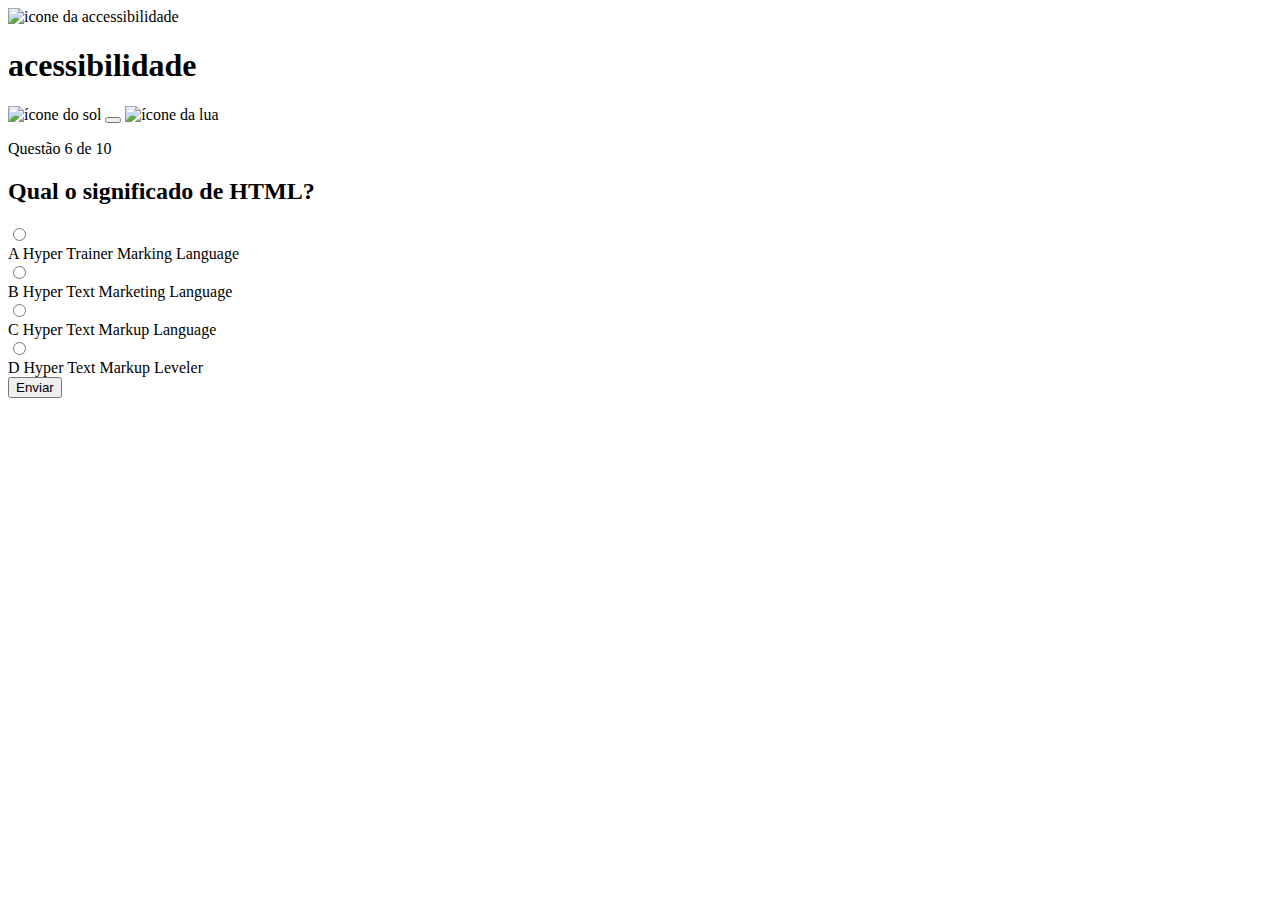
==== pages/quiz/quiz.html @ f1818f4e "parte final das alternativas finalizadas e página finalizada" ====
<!DOCTYPE html>
<html lang="en">
<head>
    <meta charset="UTF-8">
    <meta name="viewport" content="width=device-width, initial-scale=1.0">
    <title>Quiz App</title>
</head>
<body>
    <header>
        <div class="assunto">
            <div class="assubto_icone">
                <img src="../../assets/images/icon-accessibility.svg" alt="icone da accessibilidade">
            </div>

            <h1>acessibilidade</h1>
        </div>

        <div class="tema">
            <img src="../../assets/images/icon-sun-dark.svg" alt="ícone do sol">
            <button>
                <div></div>
            </button>
            <img src="../../assets/images/icon-moon-dark.svg" alt="ícone da lua">
        </div>
    </header>

    <main>
        <section class="pergunta">
            <p>Questão 6 de 10</p>

            <h2>Qual o significado de HTML?</h2>

            <div class="barra_progresso">

            </div>
        </section>

        <section class="alternativa">
            <form action="">
                <label for="alternativa_a">
                    <input type="radio" id="alternativa_a">


                    <div>
                        <span>A</span>
                        Hyper Trainer Marking Language
                    </div>
                </label>

                <label for="alternativa_b">
                    <input type="radio" id="alternativa_b">


                    <div>
                        <span>B</span>
                        Hyper Text Marketing Language
                    </div>
                </label>

                <label for="alternativa_c">
                    <input type="radio" id="alternativa_c">


                    <div>
                        <span>C</span>
                        Hyper Text Markup Language
                    </div>
                </label>

                <label for="alternativa_d">
                    <input type="radio" id="alternativa_d">


                    <div>
                        <span>D</span>
                        Hyper Text Markup Leveler
                    </div>
                </label>
            </form>

            <button>Enviar</button>
        </section>
    </main>
</body>
</html>
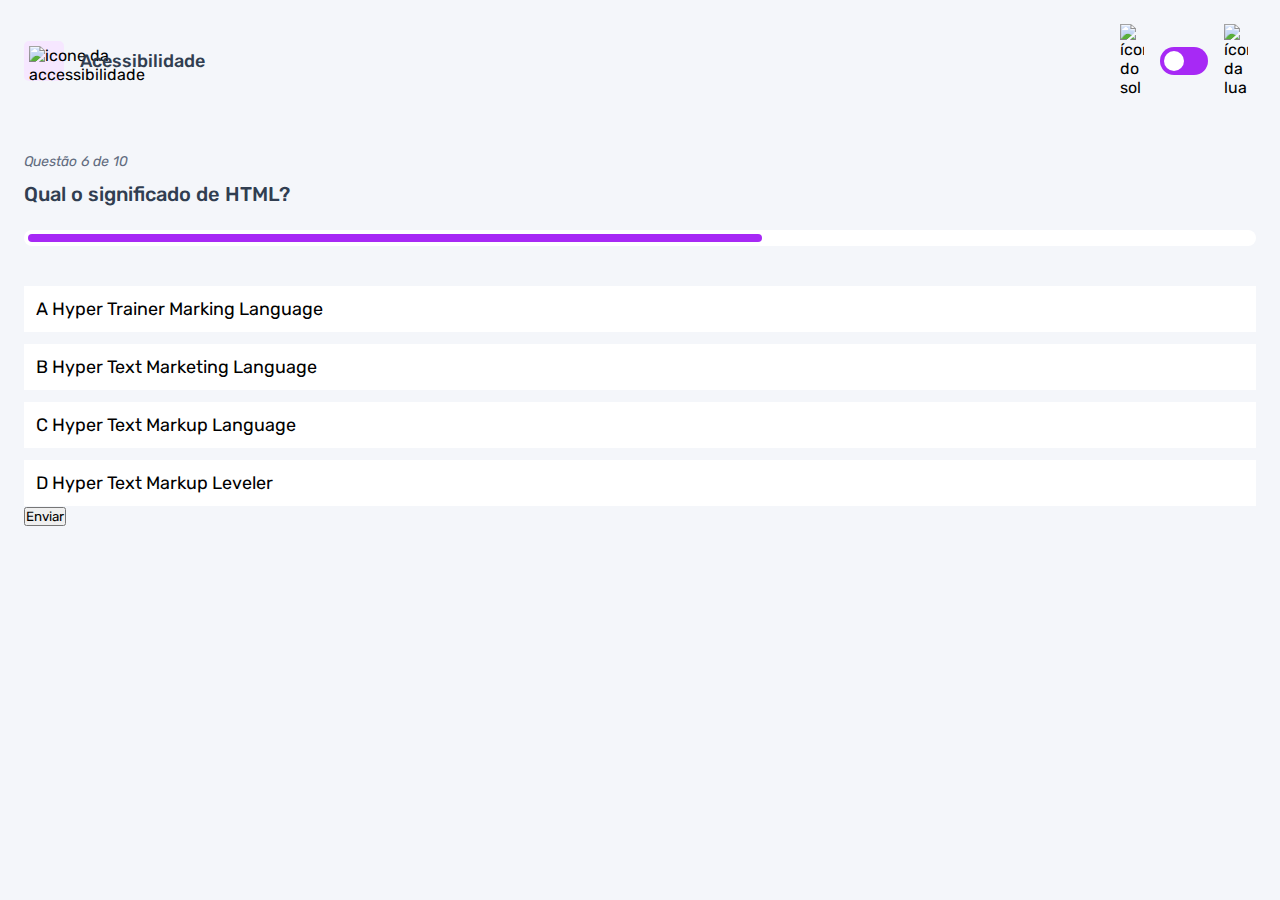
==== commit 1ecbcfe9: "estilização da página do quiz na metade" ====
--- a/pages/quiz/quiz.html
+++ b/pages/quiz/quiz.html
@@ -3,16 +3,20 @@
 <head>
     <meta charset="UTF-8">
     <meta name="viewport" content="width=device-width, initial-scale=1.0">
+    <link rel="preconnect" href="https://fonts.googleapis.com">
+    <link rel="preconnect" href="https://fonts.gstatic.com" crossorigin>
+    <link href="https://fonts.googleapis.com/css2?family=Rubik:ital,wght@0,300..900;1,300..900&display=swap" rel="stylesheet">
+    <link rel="stylesheet" href="quiz.css">
     <title>Quiz App</title>
 </head>
 <body>
     <header>
         <div class="assunto">
-            <div class="assubto_icone">
+            <div class="assunto_icone">
                 <img src="../../assets/images/icon-accessibility.svg" alt="icone da accessibilidade">
             </div>
 
-            <h1>acessibilidade</h1>
+            <h1>Acessibilidade</h1>
         </div>
 
         <div class="tema">
@@ -31,11 +35,11 @@
             <h2>Qual o significado de HTML?</h2>
 
             <div class="barra_progresso">
-
+                <div></div>
             </div>
         </section>
 
-        <section class="alternativa">
+        <section class="alternativas">
             <form action="">
                 <label for="alternativa_a">
                     <input type="radio" id="alternativa_a">
--- a/pages/quiz/quiz.css
+++ b/pages/quiz/quiz.css
@@ -0,0 +1,171 @@
+*{
+    margin: 0;
+    padding: 0;
+    box-sizing: border-box;
+    font-family: "Rubik", sans-serif;
+    -webkit-font-smoothing: antialiased;
+}
+
+:root{
+    --bg-color: #f4f6fa;
+    --purple: #a729f5;
+    --primary-text-color: #313e51;
+    --secondary-text-color: #626c7f;
+    --button-bg: #fff;
+    --shadow: 0px 16px 40px 0px rgba(145, 160, 193, 0.14);
+    --bg-html: #fff1e9;
+    --bg-css: #e0fdef;
+    --bg-javascript: #ebf0ff;
+    --bg-acrssibilidade: #f6e7ff;
+    --white: #fff;
+    --bg-mobile: url(../../assets/images/pattern-background-mobile-light.svg);
+    --bg-desktop: url(../../assets/images/pattern-background-desktop-light.svg);
+}
+
+body.escuro{
+    --bg-color: #313e51;
+    --bg-mobile: url(../../assets/images/pattern-background-mobile-dark.svg);
+    --bg-desktop: url(../../assets/images/pattern-background-desktop-dark.svg);
+    --primary-text-color: #fff;
+    --secondary-text-color: #abc1e1;
+    --button-bg: #3d4d66;
+    --shadow: 0px 16px 40px 0px rgba(49, 62, 81, 0.14);
+}
+
+body{
+    height: 100svh;
+    background: var(--bg-mobile)var(--bg-color);
+    background-repeat: no-repeat;
+    background-size: cover;
+}
+
+header{
+    display: flex;
+    justify-content: space-between;
+    padding: 16px 24px;
+}
+
+.assunto{
+    display: flex;
+    align-items: center;
+    gap: 16px;
+}
+
+.assunto_icone{
+    background: var(--bg-acrssibilidade);
+    width: 40px;
+    height: 40px;
+    padding: 5px;
+    border-radius: 5px;
+}
+
+.assunto_icone img{
+    width: 100%;
+}
+
+.assunto h1{
+    font-size: 18px;
+    font-weight: 500;
+    color: var(--primary-text-color);
+}
+
+.tema{
+    padding: 8px;
+    display: flex;
+    align-items: center;
+    gap: 8px;
+}
+
+.tema img{
+    width: 16px;
+}
+
+.tema button{
+    height: 20px;
+    width: 32px;
+    background: var(--purple);
+    border: 0;
+    border-radius: 999px;
+    padding: 4px;
+}
+
+.tema button div{
+    background: var(--white);
+    width: 12px;
+    height: 12px;
+    border-radius: 999px;
+}
+
+main {
+    padding: 32px 24px;
+}
+
+.pergunta{
+    margin-bottom: 40px;
+}
+
+.pergunta p{
+    font-style: italic;
+    font-size: 14px;
+    color: var(--secondary-text-color);
+    margin-bottom: 12px;
+}
+
+.pergunta h2{
+    font-size: 20px;
+    font-weight: 500;
+    color: var(--primary-text-color);
+    line-height: 24px;
+    margin-bottom: 24px;
+}
+
+.barra_progresso{
+    background: var(--button-bg);
+    height: 16px;
+    padding: 4px;
+    border-radius: 999px;
+}
+
+.barra_progresso div{
+    height: 100%;
+    width: 60%;
+    background: var(--purple);
+    border-radius: 999px;
+}
+
+.alternativas form{
+    display: flex;
+    flex-direction: column;
+    gap: 12px;
+}
+
+.alternativas label{
+    display: block;
+    background: var(--button-bg);
+    padding: 12px;
+    font-size: 18px;
+}
+
+.alternativas input{
+    display: none;
+}
+
+@media(min-width: 1100px) {
+    .tema{
+        gap: 16px;
+    }
+
+    .tema img{
+        width: 24px;
+    }
+
+    .tema button{
+        width: 48px;
+        height: 28px;
+    }
+
+    .tema button div{
+        width: 20px;
+        height: 20px;
+    }
+}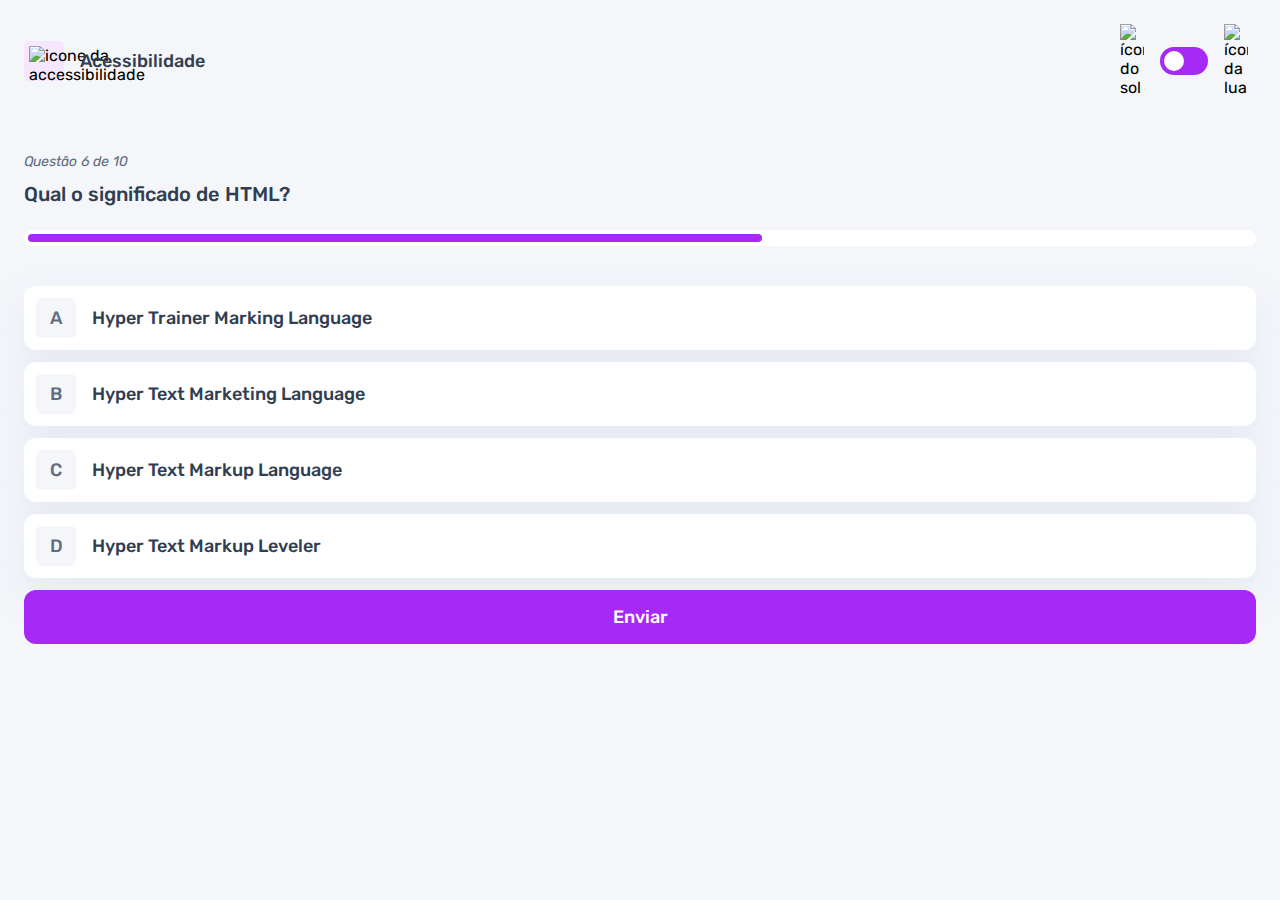
==== commit fd7cca3e: "adicionado o efeito de seleção nas alternativas" ====
--- a/pages/quiz/quiz.html
+++ b/pages/quiz/quiz.html
@@ -42,7 +42,7 @@
         <section class="alternativas">
             <form action="">
                 <label for="alternativa_a">
-                    <input type="radio" id="alternativa_a">
+                    <input type="radio" id="alternativa_a" name="alternativa">
 
 
                     <div>
@@ -52,7 +52,7 @@
                 </label>
 
                 <label for="alternativa_b">
-                    <input type="radio" id="alternativa_b">
+                    <input type="radio" id="alternativa_b" name="alternativa">
 
 
                     <div>
@@ -62,7 +62,7 @@
                 </label>
 
                 <label for="alternativa_c">
-                    <input type="radio" id="alternativa_c">
+                    <input type="radio" id="alternativa_c" name="alternativa">
 
 
                     <div>
@@ -72,7 +72,7 @@
                 </label>
 
                 <label for="alternativa_d">
-                    <input type="radio" id="alternativa_d">
+                    <input type="radio" id="alternativa_d" name="alternativa">
 
 
                     <div>
--- a/pages/quiz/quiz.css
+++ b/pages/quiz/quiz.css
@@ -18,6 +18,8 @@
     --bg-javascript: #ebf0ff;
     --bg-acrssibilidade: #f6e7ff;
     --white: #fff;
+    --green: #26d782;
+    --red: #ee5454;
     --bg-mobile: url(../../assets/images/pattern-background-mobile-light.svg);
     --bg-desktop: url(../../assets/images/pattern-background-desktop-light.svg);
 }
@@ -137,6 +139,7 @@
     display: flex;
     flex-direction: column;
     gap: 12px;
+    margin-bottom: 12px;
 }
 
 .alternativas label{
@@ -144,10 +147,55 @@
     background: var(--button-bg);
     padding: 12px;
     font-size: 18px;
+    font-weight: 500;
+    border-radius: 12px;
+    box-shadow: var(--shadow);
+    color: var(--primary-text-color);
+}
+
+.alternativas label:has(input:checked) {
+    outline: 3px solid var(--purple); 
+    
+    & span{
+        background: var(--purple);
+        color: var(--white);
+    }
 }
 
 .alternativas input{
     display: none;
+}
+
+.alternativas div{
+    display: flex;
+    align-items: center;
+    gap: 16px;
+}
+
+.alternativas div span{
+    display: block;
+    width: 40px;
+    height: 40px;
+    background: var(--bg-color);
+    border-radius: 5px;
+    color: var(--secondary-text-color);
+
+    display: flex;
+    align-items: center;
+    justify-content: center;
+    flex-shrink: 0;
+}
+
+.alternativas button{
+    padding: 16px;
+    border-radius: 12px;
+    border: none;
+    background: var(--purple);
+    color: var(--white);
+    width: 100%;
+
+    font-size: 18px;
+    font-weight: 500;
 }
 
 @media(min-width: 1100px) {
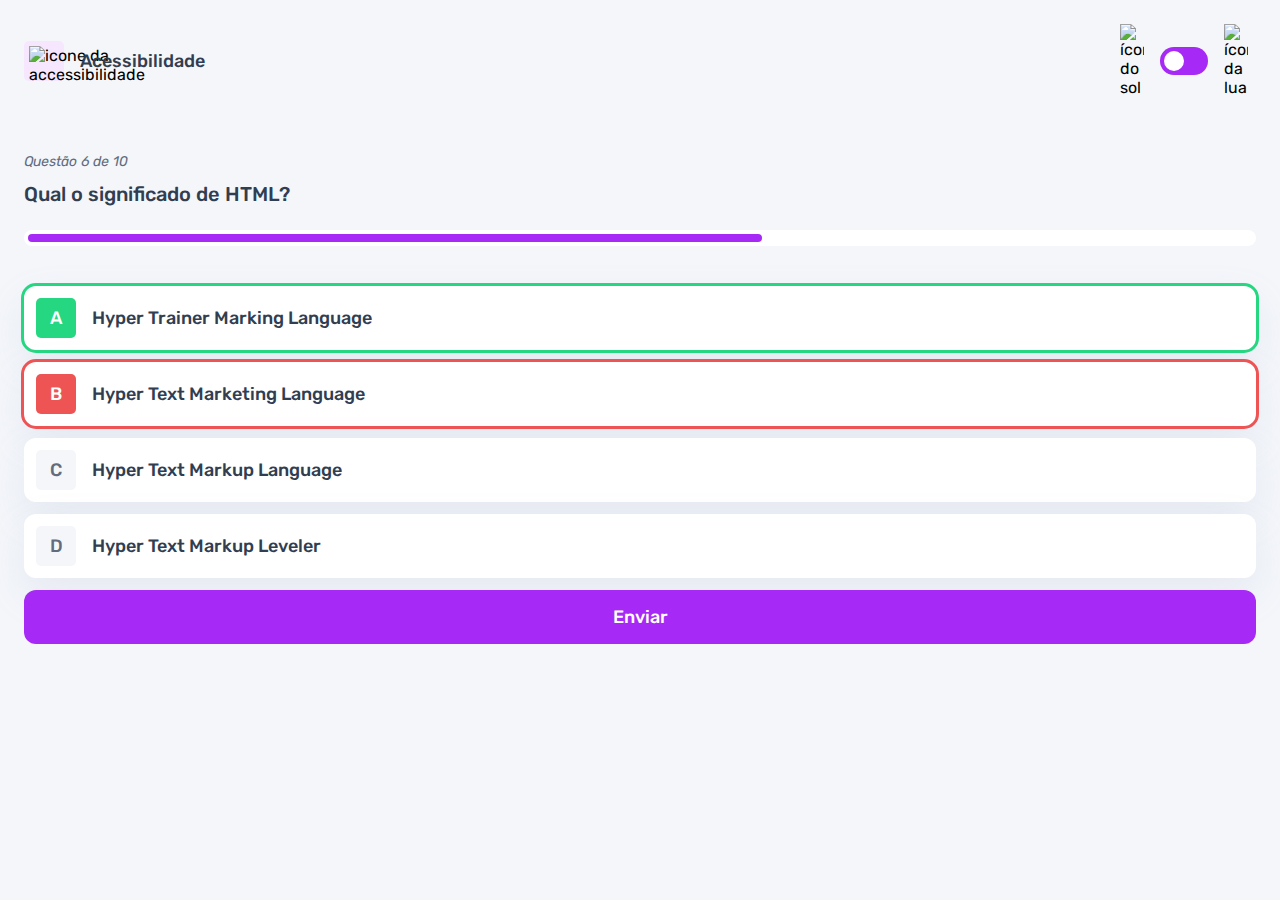
==== commit 639fa31b: "adicionado o efeito para alternativas corretas e erradas" ====
--- a/pages/quiz/quiz.html
+++ b/pages/quiz/quiz.html
@@ -41,7 +41,7 @@
 
         <section class="alternativas">
             <form action="">
-                <label for="alternativa_a">
+                <label for="alternativa_a" id="correta">
                     <input type="radio" id="alternativa_a" name="alternativa">
 
 
@@ -51,7 +51,7 @@
                     </div>
                 </label>
 
-                <label for="alternativa_b">
+                <label for="alternativa_b" id="errada">
                     <input type="radio" id="alternativa_b" name="alternativa">
 
 
--- a/pages/quiz/quiz.css
+++ b/pages/quiz/quiz.css
@@ -162,6 +162,24 @@
     }
 }
 
+.alternativas label#correta{
+    outline: 3px solid var(--green);
+
+    & span{
+        background: var(--green);
+        color: var(--white);
+    }
+}
+
+.alternativas label#errada{
+    outline: 3px solid var(--red);
+
+    & span{
+        background: var(--red);
+        color: var(--white);
+    }
+}
+
 .alternativas input{
     display: none;
 }
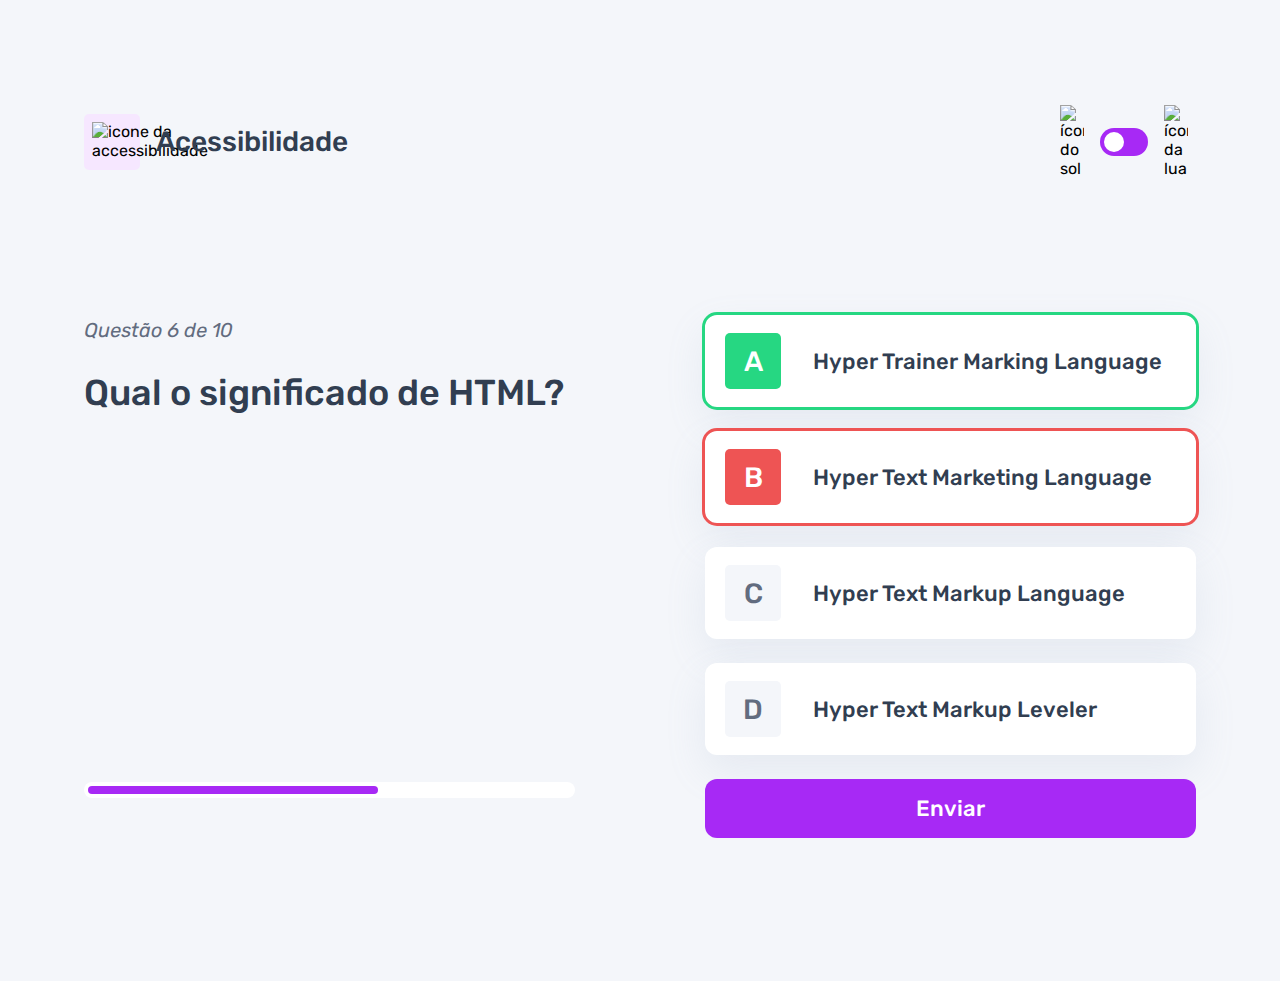
==== commit 6b01e0d4: "adicionada a responcividaadde para o decktop" ====
--- a/pages/quiz/quiz.html
+++ b/pages/quiz/quiz.html
@@ -30,10 +30,11 @@
 
     <main>
         <section class="pergunta">
-            <p>Questão 6 de 10</p>
+            <div>
+                <p>Questão 6 de 10</p>
 
-            <h2>Qual o significado de HTML?</h2>
-
+                <h2>Qual o significado de HTML?</h2>
+            </div>
             <div class="barra_progresso">
                 <div></div>
             </div>
--- a/pages/quiz/quiz.css
+++ b/pages/quiz/quiz.css
@@ -217,6 +217,22 @@
 }
 
 @media(min-width: 1100px) {
+    header{
+        margin-block: 81px;
+        max-width: 1160px;
+        margin-inline: auto;
+    }
+
+    .assunto_icone{
+        width: 56px;
+        height: 56px;
+        padding: 8px;
+    }
+
+    .assunto h1{
+        font-size: 28px;
+    }
+
     .tema{
         gap: 16px;
     }
@@ -234,4 +250,57 @@
         width: 20px;
         height: 20px;
     }
+
+    main{
+        max-width: 1160px;
+        margin-inline: auto;
+
+        display: flex;
+        gap: 130px;
+    }
+
+    section{
+        width: 100%;
+    }
+
+    .pergunta{
+        display: flex;
+        flex-direction: column;
+        justify-content: space-between;
+    }
+
+    .pergunta p{
+        font-size: 20px;
+        line-height: 30px;
+        margin-bottom: 27px;
+    }
+
+    .pergunta h2{
+        font-size: 36px;
+        line-height: 42px;
+    }
+
+    .alternativas form{
+        gap: 24px;
+        margin-bottom: 24px;
+    }
+
+    .alternativas label{
+        font-size: 22px;
+        padding: 18px 20px;
+    }
+
+    .alternativas div{
+        gap: 32px;
+    }
+
+    .alternativas div span{
+        width: 56px;
+        height: 56px;
+        font-size: 28px;
+    }
+
+    .alternativas button{
+        font-size: 22px;
+    }
 }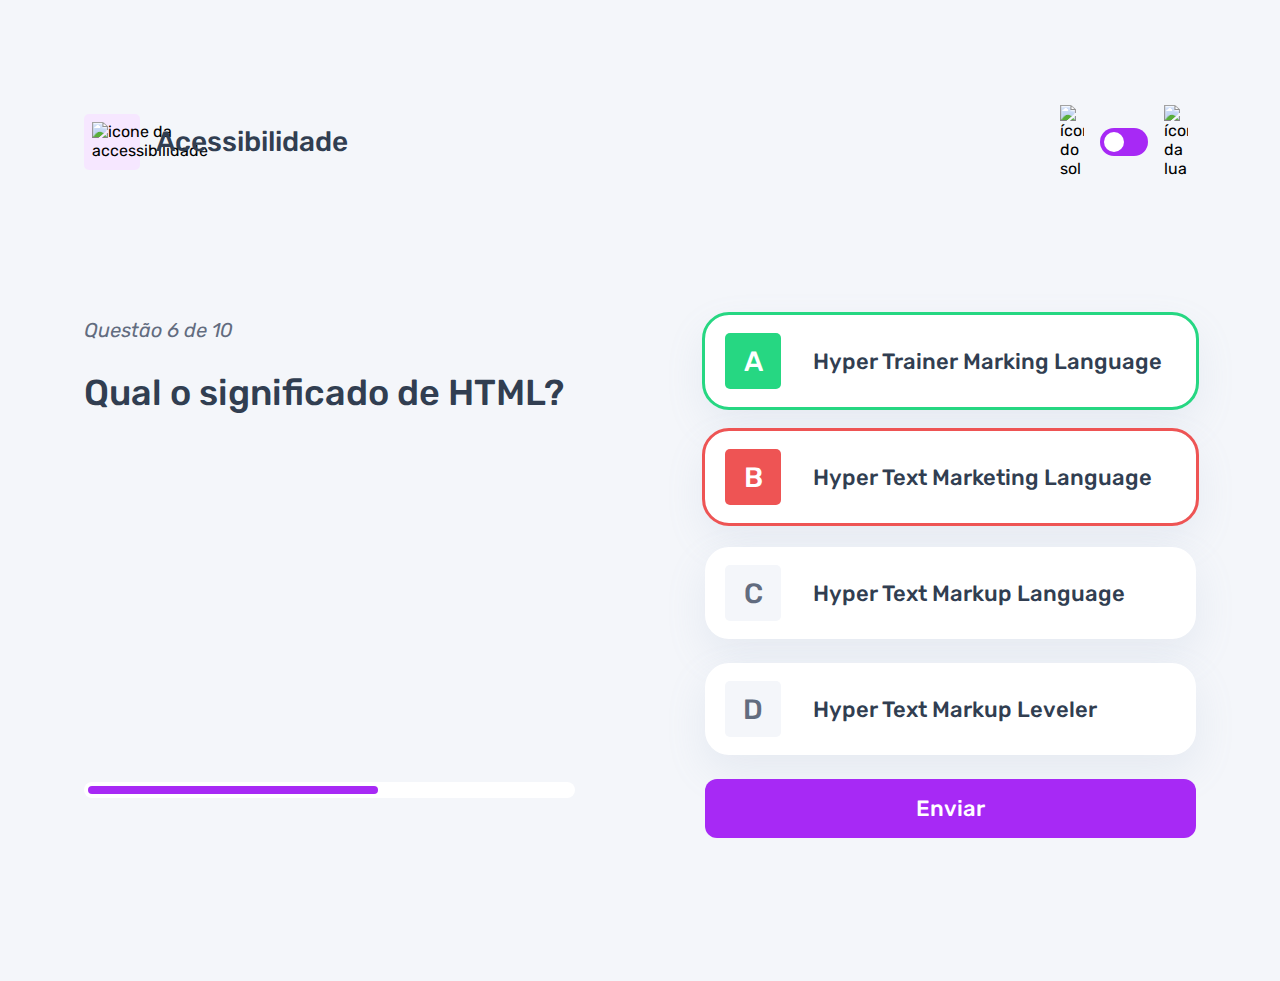
==== commit 99265d8d: "adiçãodo Javascript do quiz.html para trocar o tema" ====
--- a/pages/quiz/quiz.html
+++ b/pages/quiz/quiz.html
@@ -7,6 +7,7 @@
     <link rel="preconnect" href="https://fonts.gstatic.com" crossorigin>
     <link href="https://fonts.googleapis.com/css2?family=Rubik:ital,wght@0,300..900;1,300..900&display=swap" rel="stylesheet">
     <link rel="stylesheet" href="quiz.css">
+    <script src="./quiz.js" type="module" defer></script>
     <title>Quiz App</title>
 </head>
 <body>
--- a/pages/quiz/quiz.css
+++ b/pages/quiz/quiz.css
@@ -8,7 +8,10 @@
 
 :root{
     --bg-color: #f4f6fa;
+    --bg-span: #f4f6fa;
+    --color-span: #626c7f;
     --purple: #a729f5;
+    --purple-hover: rgba(167, 41, 245, 0.7); 
     --primary-text-color: #313e51;
     --secondary-text-color: #626c7f;
     --button-bg: #fff;
@@ -26,6 +29,7 @@
 
 body.escuro{
     --bg-color: #313e51;
+    --color-span: #313e51;
     --bg-mobile: url(../../assets/images/pattern-background-mobile-dark.svg);
     --bg-desktop: url(../../assets/images/pattern-background-desktop-dark.svg);
     --primary-text-color: #fff;
@@ -89,6 +93,8 @@
     border: 0;
     border-radius: 999px;
     padding: 4px;
+    display: flex;
+    cursor: pointer;
 }
 
 .tema button div{
@@ -151,6 +157,14 @@
     border-radius: 12px;
     box-shadow: var(--shadow);
     color: var(--primary-text-color);
+    cursor: pointer;
+}
+
+.alternativas label:hover{
+    & span{
+        background: var(--bg-acrssibilidade);
+        color: var(--purple);
+    }
 }
 
 .alternativas label:has(input:checked) {
@@ -194,9 +208,9 @@
     display: block;
     width: 40px;
     height: 40px;
-    background: var(--bg-color);
+    background: var(--bg-span);
     border-radius: 5px;
-    color: var(--secondary-text-color);
+    color: var(--color-span);
 
     display: flex;
     align-items: center;
@@ -214,9 +228,21 @@
 
     font-size: 18px;
     font-weight: 500;
+    transition: background 0.3s;
+}
+
+.alternativas button:hover{
+    background: var(--purple-hover);
+    cursor: pointer;
 }
 
 @media(min-width: 1100px) {
+    body{
+        background: var(--bg-desktop) var(--bg-color);
+        background-size: cover;
+        background-repeat: no-repeat;
+    }
+
     header{
         margin-block: 81px;
         max-width: 1160px;
@@ -288,6 +314,7 @@
     .alternativas label{
         font-size: 22px;
         padding: 18px 20px;
+        border-radius: 24px;
     }
 
     .alternativas div{
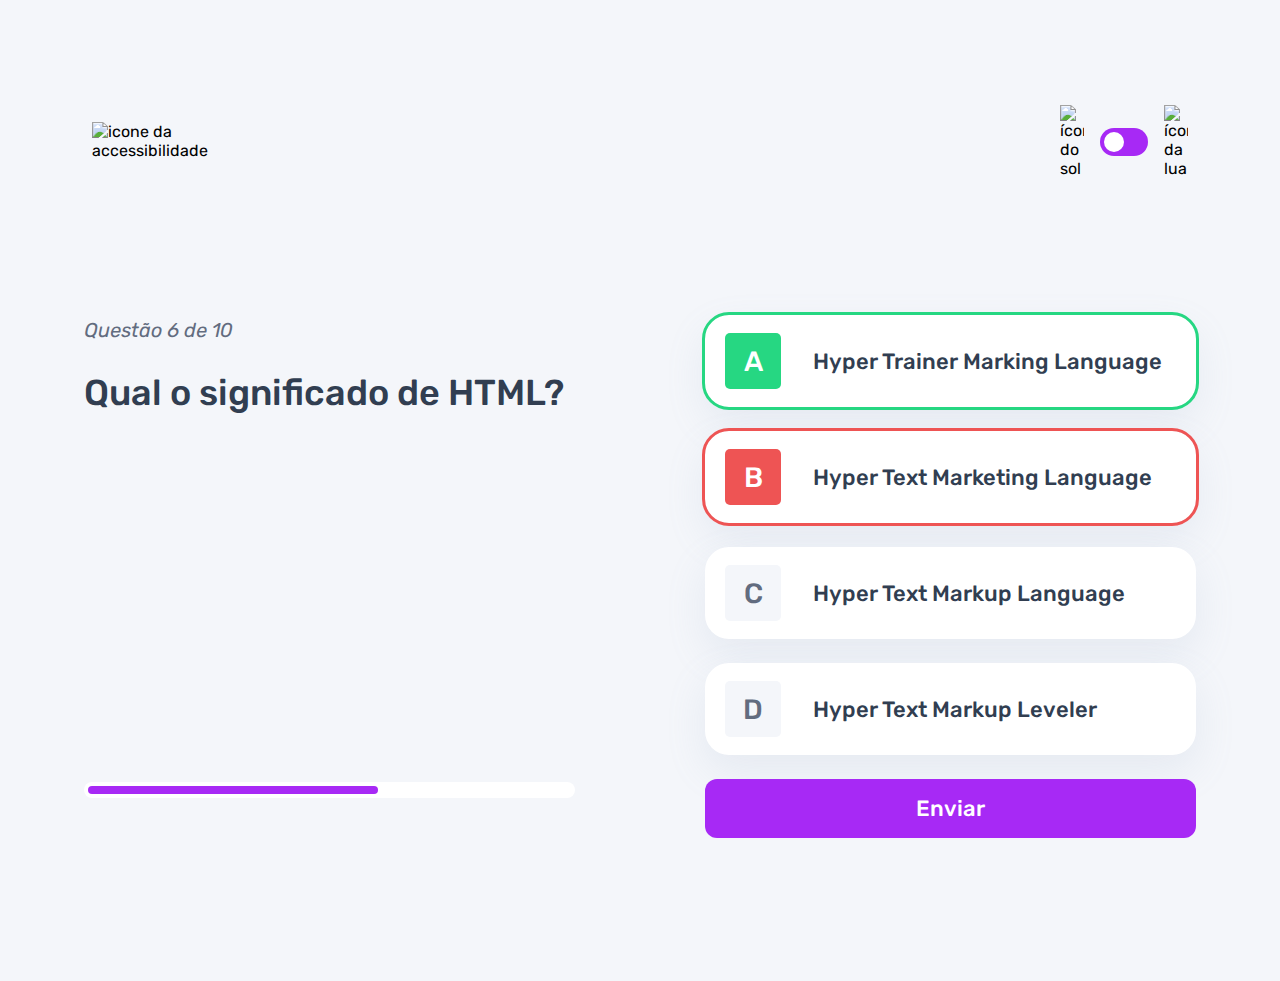
==== commit 953eb75f: "alteração dinamica do assunto da página" ====
--- a/pages/quiz/quiz.html
+++ b/pages/quiz/quiz.html
@@ -14,10 +14,10 @@
     <header>
         <div class="assunto">
             <div class="assunto_icone">
-                <img src="../../assets/images/icon-accessibility.svg" alt="icone da accessibilidade">
+                <img src="" alt="icone da accessibilidade">
             </div>
 
-            <h1>Acessibilidade</h1>
+            <h1></h1>
         </div>
 
         <div class="tema">
--- a/pages/quiz/quiz.css
+++ b/pages/quiz/quiz.css
@@ -19,7 +19,7 @@
     --bg-html: #fff1e9;
     --bg-css: #e0fdef;
     --bg-javascript: #ebf0ff;
-    --bg-acrssibilidade: #f6e7ff;
+    --bg-acessibilidade: #f6e7ff;
     --white: #fff;
     --green: #26d782;
     --red: #ee5454;
@@ -253,6 +253,23 @@
         width: 56px;
         height: 56px;
         padding: 8px;
+        border-radius: 5px;
+    }
+
+    .assunto_icone.html{
+        background: var(--bg-html);
+    }
+
+    .assunto_icone.css{
+        background: var(--bg-css);
+    }
+
+    .assunto_icone.javascript{
+        background: var(--bg-javascript);
+    }
+
+    .assunto_icone.acessiblidade{
+        background: var(--bg-acessibilidade);
     }
 
     .assunto h1{
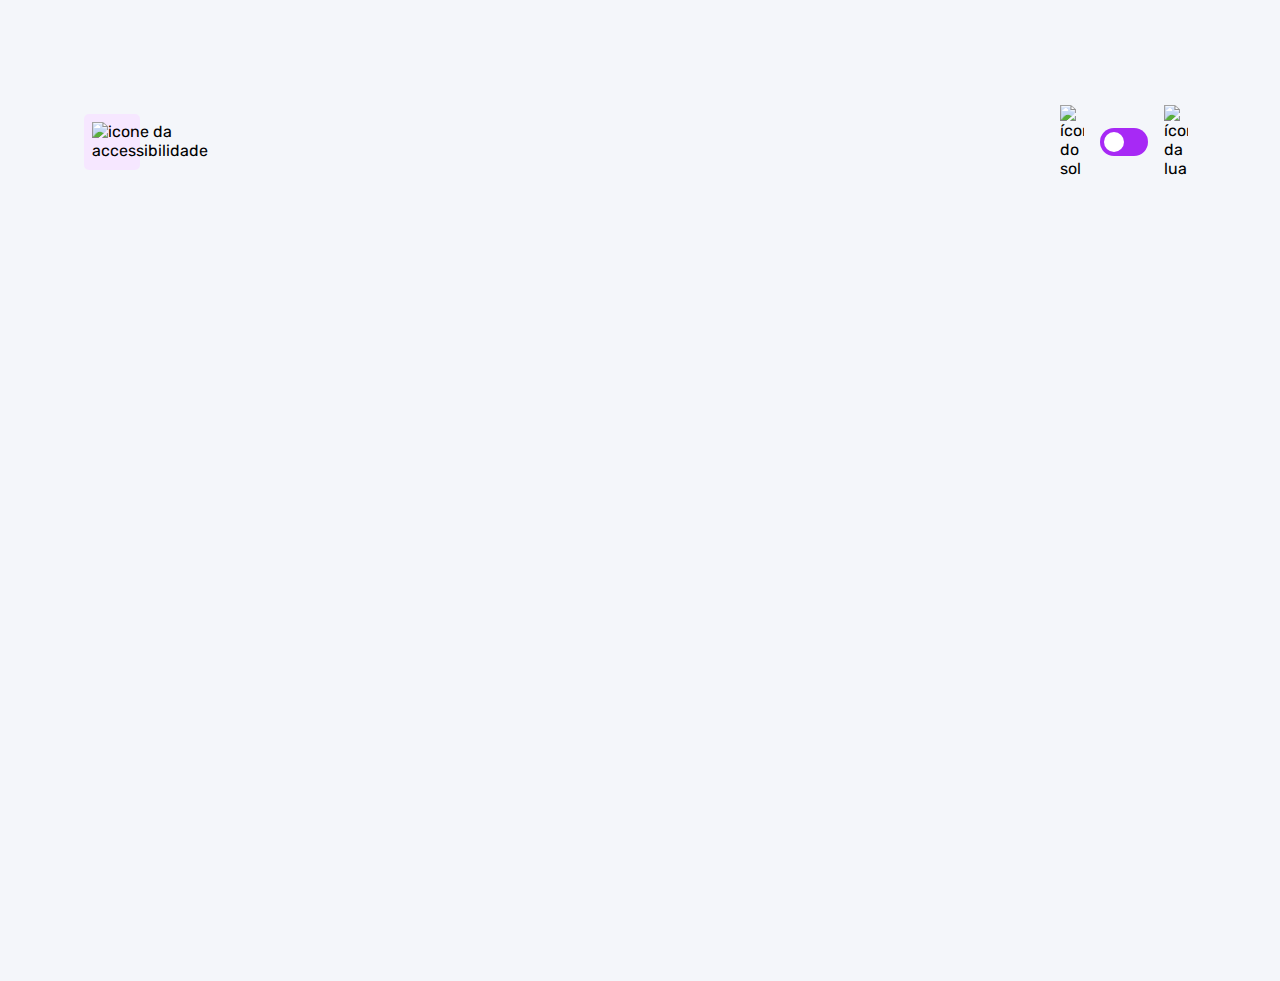
==== commit ed3f034a: "adicionadas as funções de buscar as perguntas e montar as preguntas no html" ====
--- a/pages/quiz/quiz.html
+++ b/pages/quiz/quiz.html
@@ -30,62 +30,7 @@
     </header>
 
     <main>
-        <section class="pergunta">
-            <div>
-                <p>Questão 6 de 10</p>
-
-                <h2>Qual o significado de HTML?</h2>
-            </div>
-            <div class="barra_progresso">
-                <div></div>
-            </div>
-        </section>
-
-        <section class="alternativas">
-            <form action="">
-                <label for="alternativa_a" id="correta">
-                    <input type="radio" id="alternativa_a" name="alternativa">
-
-
-                    <div>
-                        <span>A</span>
-                        Hyper Trainer Marking Language
-                    </div>
-                </label>
-
-                <label for="alternativa_b" id="errada">
-                    <input type="radio" id="alternativa_b" name="alternativa">
-
-
-                    <div>
-                        <span>B</span>
-                        Hyper Text Marketing Language
-                    </div>
-                </label>
-
-                <label for="alternativa_c">
-                    <input type="radio" id="alternativa_c" name="alternativa">
-
-
-                    <div>
-                        <span>C</span>
-                        Hyper Text Markup Language
-                    </div>
-                </label>
-
-                <label for="alternativa_d">
-                    <input type="radio" id="alternativa_d" name="alternativa">
-
-
-                    <div>
-                        <span>D</span>
-                        Hyper Text Markup Leveler
-                    </div>
-                </label>
-            </form>
-
-            <button>Enviar</button>
-        </section>
+        
     </main>
 </body>
 </html>--- a/pages/quiz/quiz.css
+++ b/pages/quiz/quiz.css
@@ -58,12 +58,28 @@
 }
 
 .assunto_icone{
-    background: var(--bg-acrssibilidade);
+    background: var(--bg-acessibilidade);
     width: 40px;
     height: 40px;
     padding: 5px;
     border-radius: 5px;
 }
+
+    .assunto_icone.html{
+        background: var(--bg-html);
+    }
+
+    .assunto_icone.css{
+        background: var(--bg-css);
+    }
+
+    .assunto_icone.javascript{
+        background: var(--bg-javascript);
+    }
+
+    .assunto_icone.acessiblidade{
+        background: var(--bg-acessibilidade);
+    }
 
 .assunto_icone img{
     width: 100%;
@@ -136,7 +152,6 @@
 
 .barra_progresso div{
     height: 100%;
-    width: 60%;
     background: var(--purple);
     border-radius: 999px;
 }
@@ -250,27 +265,14 @@
     }
 
     .assunto_icone{
+        background: var(--bg-acessibilidade);
         width: 56px;
         height: 56px;
         padding: 8px;
         border-radius: 5px;
     }
 
-    .assunto_icone.html{
-        background: var(--bg-html);
-    }
-
-    .assunto_icone.css{
-        background: var(--bg-css);
-    }
-
-    .assunto_icone.javascript{
-        background: var(--bg-javascript);
-    }
-
-    .assunto_icone.acessiblidade{
-        background: var(--bg-acessibilidade);
-    }
+
 
     .assunto h1{
         font-size: 28px;
